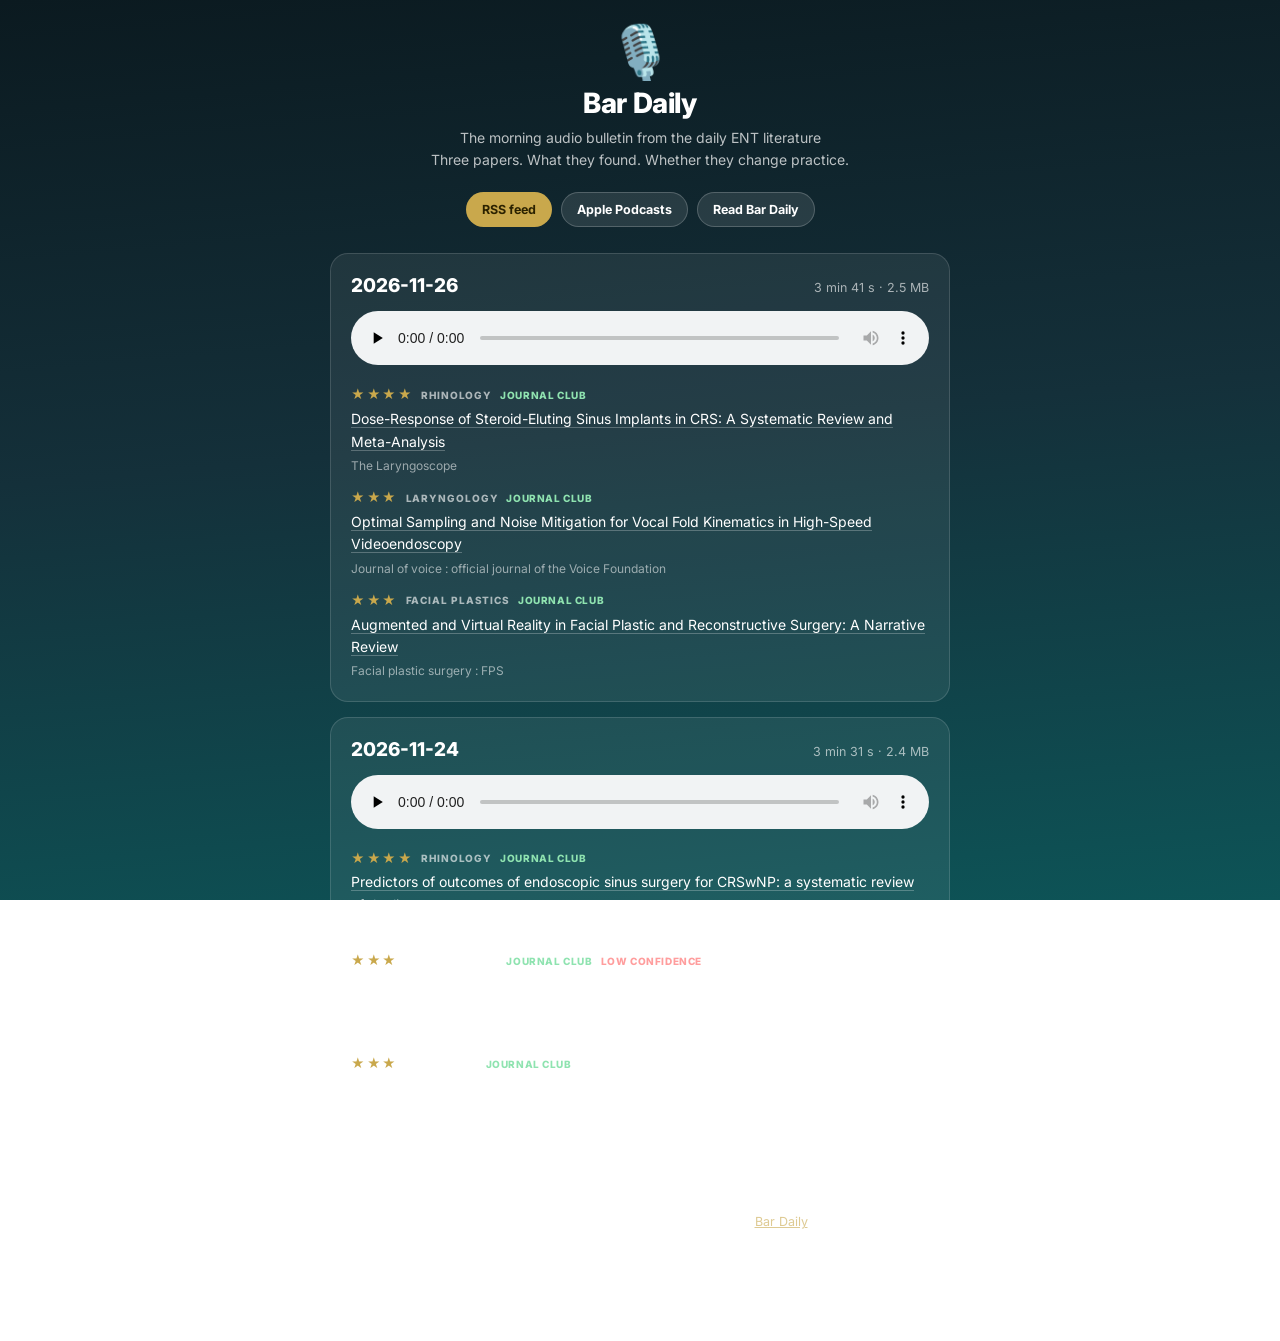
==== radio/index.html @ 95d9a8be "feat(radio): Bar Daily audio bulletin — daily episode, player page and podcast RSS (zero LLM cost)" ====
<!DOCTYPE html>
<html lang="en">
<head>
<meta charset="utf-8">
<meta name="viewport" content="width=device-width, initial-scale=1">
<title>Bar Daily — ENT Morning Bulletin</title>
<meta name="description" content="A short daily audio bulletin on new otolaryngology literature: the three highest-rated papers of the day and whether they change practice.">
<link rel="alternate" type="application/rss+xml" title="Bar Daily podcast" href="feed.xml">
<link rel="icon" href="../icon-192.png">
<link href="https://fonts.googleapis.com/css2?family=Inter:wght@400;600;800&display=swap" rel="stylesheet">
<style>
  :root { --gold:#C9A84C; --teal:#0D7377; --ink:#0b1a20; }
  * { box-sizing:border-box; margin:0; padding:0; -webkit-tap-highlight-color:transparent; }
  body { font-family:'Inter',-apple-system,BlinkMacSystemFont,'Segoe UI',sans-serif;
         background:linear-gradient(175deg,#0b1a20,#14303a 48%,#0d5457);
         background-attachment:fixed; color:#fff; min-height:100vh;
         padding:26px 16px 60px; }
  .wrap { max-width:620px; margin:0 auto; }

  .brand { text-align:center; margin-bottom:22px; }
  .logo { font-size:52px; line-height:1; }
  h1 { font-size:28px; font-weight:800; margin-top:8px; letter-spacing:-.4px; }
  .sub { font-size:14px; opacity:.72; margin-top:7px; line-height:1.55; }

  .subscribe { display:flex; gap:9px; justify-content:center;
               flex-wrap:wrap; margin:18px 0 26px; }
  .subscribe a { font-size:12.5px; font-weight:700; text-decoration:none;
                 padding:9px 15px; border-radius:999px; color:#fff;
                 background:rgba(255,255,255,.1);
                 border:1px solid rgba(255,255,255,.2); }
  .subscribe a.primary { background:var(--gold); color:#2b2200; border-color:transparent; }

  .ep { background:rgba(255,255,255,.07); border:1px solid rgba(255,255,255,.14);
        border-radius:18px; padding:20px; margin-bottom:15px; }
  .ep-head { display:flex; align-items:baseline; justify-content:space-between;
             gap:10px; flex-wrap:wrap; }
  .ep-date { font-size:19px; font-weight:800; }
  .ep-len { font-size:12.5px; opacity:.62; }
  audio { width:100%; margin-top:14px; }
  .papers { margin-top:15px; display:flex; flex-direction:column; gap:12px; }
  .paper { font-size:14px; line-height:1.6; }
  .ptop { display:flex; align-items:center; gap:8px; flex-wrap:wrap;
          margin-bottom:3px; }
  .stars { color:var(--gold); font-weight:800; letter-spacing:1.5px; font-size:13px; }
  .tag { font-size:10px; font-weight:800; letter-spacing:.09em;
         text-transform:uppercase; opacity:.62; }
  .jc { font-size:10px; font-weight:800; letter-spacing:.06em;
        text-transform:uppercase; color:#8FE3B0; }
  .low { font-size:10px; font-weight:800; letter-spacing:.06em;
         text-transform:uppercase; color:#FF9D9D; }
  .paper a { color:#fff; text-decoration:none; border-bottom:1px solid rgba(255,255,255,.25); }
  .jr { font-size:12px; opacity:.55; margin-top:3px; }

  .empty { text-align:center; padding:44px 20px; opacity:.6; font-size:14px; }
  .note { font-size:12.5px; line-height:1.9; opacity:.6; margin-top:26px;
          text-align:center; border-top:1px solid rgba(255,255,255,.12);
          padding-top:18px; }
  a.lnk { color:var(--gold); }
</style>
</head>
<body>
<div class="wrap">

  <div class="brand">
    <div class="logo">🎙️</div>
    <h1>Bar Daily</h1>
    <div class="sub">The morning audio bulletin from the daily ENT literature<br>
      Three papers. What they found. Whether they change practice.</div>
  </div>

  <div class="subscribe">
    <a class="primary" href="feed.xml">RSS feed</a>
    <a href="https://podcasts.apple.com/podcast/id?mt=2" onclick="return copyFeed(event)">Apple Podcasts</a>
    <a href="../">Read Bar Daily</a>
  </div>

  <div id="list"><div class="empty">Loading episodes…</div></div>

  <div class="note">
    Episodes are <b>generated automatically</b> with synthetic voices from the
    <a class="lnk" href="../">Bar Daily</a> literature review.
    They are not medical advice and not a personal opinion.<br>
    An initiative by Dr. Mohammad Al-Bar
  </div>

</div>

<script>
function copyFeed(e){
  e.preventDefault();
  const url = new URL('feed.xml', location.href).href;
  navigator.clipboard?.writeText(url);
  alert('Feed URL copied:\n' + url + '\n\nIn Apple Podcasts: Library → Add a Show by URL, then paste.');
  return false;
}
const esc = s => String(s==null?'':s).replace(/[&<>"]/g, c => ({'&':'&amp;','<':'&lt;','>':'&gt;','"':'&quot;'}[c]));
const mmss = s => Math.floor(s/60) + ' min ' + String(s%60).padStart(2,'0') + ' s';

fetch('episodes.json?v=' + Date.now())
  .then(r => r.ok ? r.json() : Promise.reject(r.status))
  .then(eps => {
    if (!eps.length) throw 'empty';
    document.getElementById('list').innerHTML = eps.map(e => `
      <div class="ep">
        <div class="ep-head">
          <div class="ep-date">${esc(e.date)}</div>
          <div class="ep-len">${mmss(e.seconds)} · ${(e.bytes/1048576).toFixed(1)} MB</div>
        </div>
        <audio controls preload="none" src="${esc(e.file)}"></audio>
        <div class="papers">
          ${(e.papers||[]).map(p => `
            <div class="paper">
              <div class="ptop">
                <span class="stars">${'★'.repeat(p.stars)}</span>
                <span class="tag">${esc(p.subspecialty)}</span>
                ${p.journal_club ? '<span class="jc">journal club</span>' : ''}
                ${p.confidence === '\u{1F534}' ? '<span class="low">low confidence</span>' : ''}
              </div>
              ${p.url ? `<a href="${esc(p.url)}" target="_blank" rel="noopener">${esc(p.title)}</a>`
                      : esc(p.title)}
              ${p.journal ? `<div class="jr">${esc(p.journal)}</div>` : ''}
            </div>`).join('')}
        </div>
      </div>`).join('');
  })
  .catch(() => {
    document.getElementById('list').innerHTML =
      '<div class="empty">No episodes yet. The first one appears after tomorrow\'s update.</div>';
  });
</script>
</body>
</html>
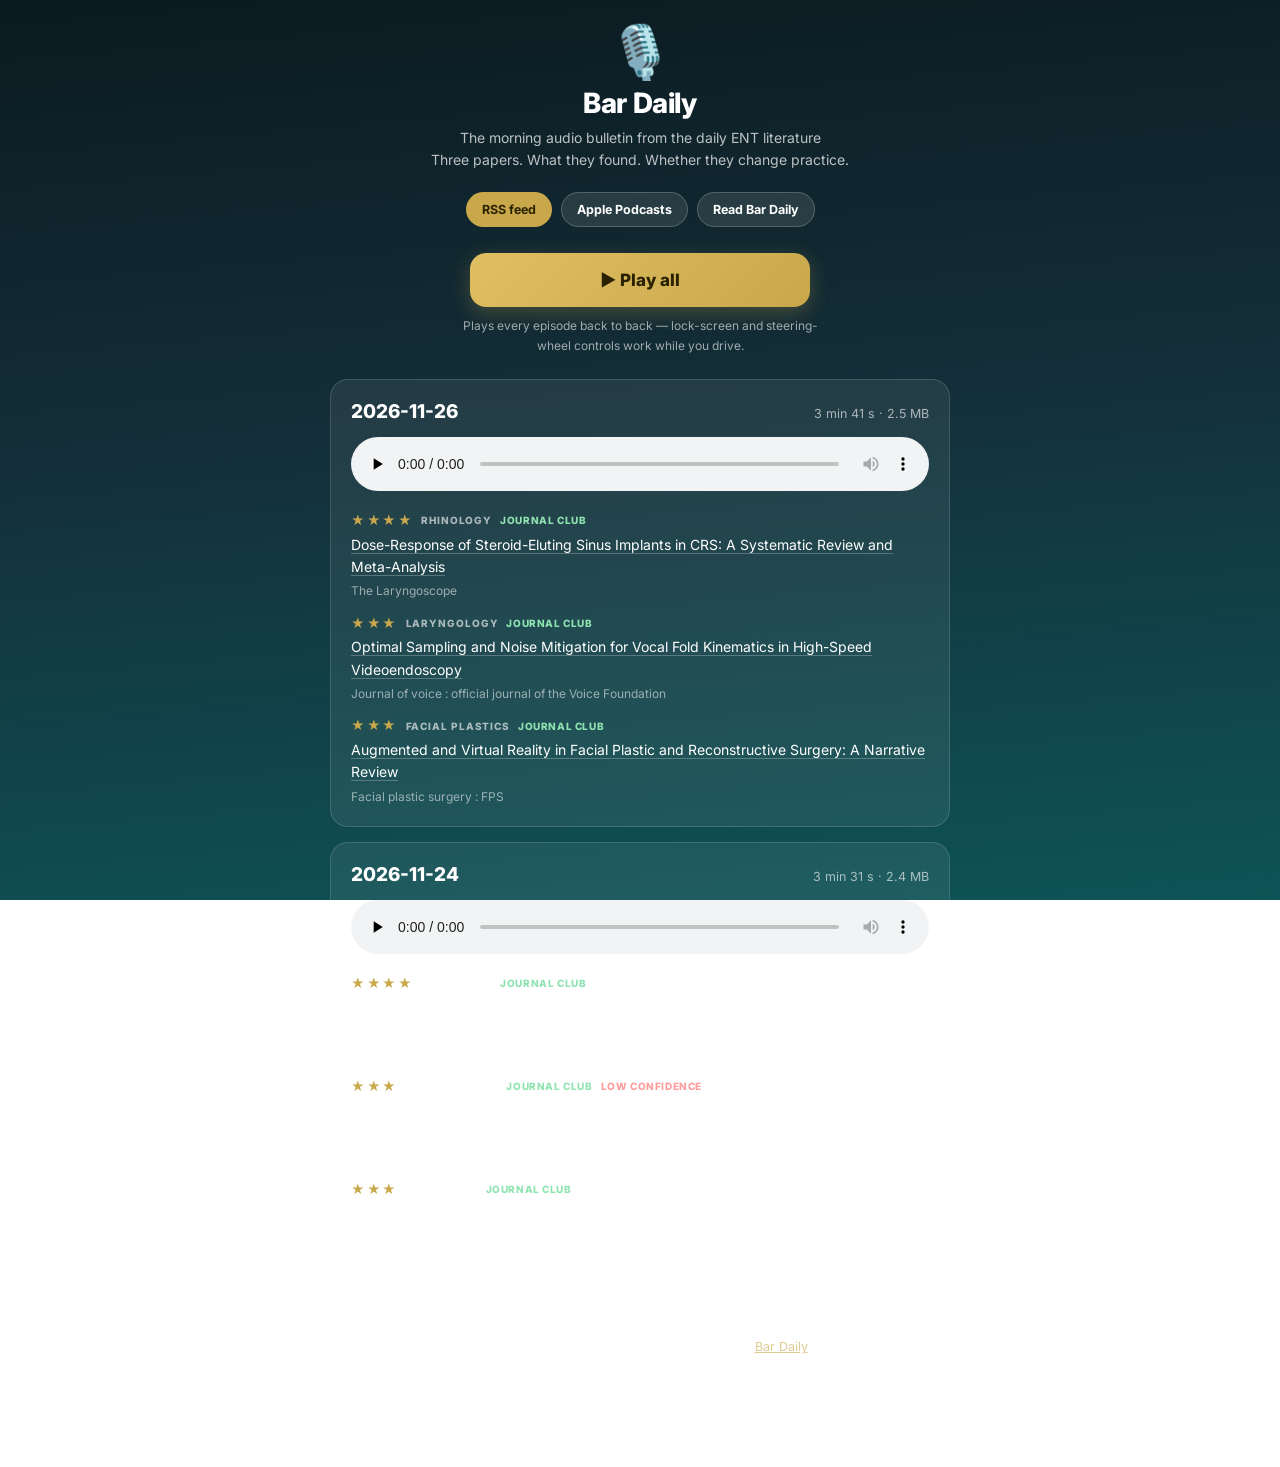
==== commit e8f3c18c: "feat(radio): driving mode — lock-screen controls, continuous play, play-all, 1500px podcast artwork" ====
--- a/radio/index.html
+++ b/radio/index.html
@@ -29,6 +29,17 @@
                  background:rgba(255,255,255,.1);
                  border:1px solid rgba(255,255,255,.2); }
   .subscribe a.primary { background:var(--gold); color:#2b2200; border-color:transparent; }
+
+  .drive { flex-direction:column; align-items:center; gap:9px;
+           margin:0 0 24px; }
+  #playall { width:100%; max-width:340px; padding:17px 20px;
+             border:none; border-radius:16px; cursor:pointer;
+             font-family:inherit; font-size:17px; font-weight:800;
+             color:#2b2200; background:linear-gradient(135deg,#E0BF62,#C9A84C);
+             box-shadow:0 6px 20px rgba(201,168,76,.28); }
+  #playall:active { transform:scale(.985); }
+  .drive-hint { font-size:12px; line-height:1.6; opacity:.6;
+                text-align:center; max-width:360px; }
 
   .ep { background:rgba(255,255,255,.07); border:1px solid rgba(255,255,255,.14);
         border-radius:18px; padding:20px; margin-bottom:15px; }
@@ -74,6 +85,12 @@
     <a href="../">Read Bar Daily</a>
   </div>
 
+  <div id="drive" class="drive" style="display:none">
+    <button id="playall" onclick="playAll()">▶︎ Play all</button>
+    <div class="drive-hint">Plays every episode back to back — lock-screen and
+      steering-wheel controls work while you drive.</div>
+  </div>
+
   <div id="list"><div class="empty">Loading episodes…</div></div>
 
   <div class="note">
@@ -86,6 +103,75 @@
 </div>
 
 <script>
+/* ── Driving mode ──────────────────────────────────────────────────────────
+   Three things make a web player usable in a car:
+     1. MediaSession  -> title/artwork and play-pause-skip on the lock screen,
+                         the steering-wheel buttons and the CarPlay/Android Auto
+                         dashboard.
+     2. Continuous play -> when one episode ends the next one starts, so the
+                           driver never has to touch the phone.
+     3. One big Play-all button -> a single target instead of per-episode taps.
+   None of this needs an app; it is the standard browser media API.          */
+let EPS = [];
+let cur = -1;
+
+function audios(){ return [...document.querySelectorAll('audio')]; }
+
+function describe(i){
+  const e = EPS[i]; if (!e) return;
+  if (!('mediaSession' in navigator)) return;
+  navigator.mediaSession.metadata = new MediaMetadata({
+    title: 'Bar Daily — ' + e.date,
+    artist: 'ENT morning bulletin',
+    album: 'Bar Daily',
+    artwork: [
+      { src: new URL('cover-1500.png', location.href).href, sizes: '1500x1500', type: 'image/png' }
+    ]
+  });
+  navigator.mediaSession.setActionHandler('play',  () => play(i));
+  navigator.mediaSession.setActionHandler('pause', () => audios()[i]?.pause());
+  navigator.mediaSession.setActionHandler('nexttrack',     () => play(i + 1));
+  navigator.mediaSession.setActionHandler('previoustrack', () => play(i - 1));
+  navigator.mediaSession.setActionHandler('seekforward',  () => skip(i,  30));
+  navigator.mediaSession.setActionHandler('seekbackward', () => skip(i, -15));
+}
+
+function skip(i, by){
+  const a = audios()[i]; if (!a) return;
+  a.currentTime = Math.max(0, Math.min(a.duration || 0, a.currentTime + by));
+}
+
+function play(i){
+  if (i < 0 || i >= EPS.length) return;
+  const list = audios();
+  list.forEach((a, n) => { if (n !== i) { a.pause(); } });
+  cur = i;
+  describe(i);
+  list[i].play().catch(() => {});
+  document.getElementById('playall').textContent = '⏸ Pause';
+}
+
+function playAll(){
+  const list = audios();
+  if (cur >= 0 && list[cur] && !list[cur].paused) {
+    list[cur].pause();
+    document.getElementById('playall').textContent = '▶︎ Play all';
+  } else {
+    play(cur >= 0 ? cur : 0);
+  }
+}
+
+function wireAudio(){
+  audios().forEach((a, i) => {
+    a.addEventListener('play',  () => { cur = i; describe(i);
+      document.getElementById('playall').textContent = '⏸ Pause'; });
+    a.addEventListener('pause', () => {
+      if (cur === i) document.getElementById('playall').textContent = '▶︎ Play all'; });
+    // continuous play: roll straight into the next (older) episode
+    a.addEventListener('ended', () => { if (i + 1 < audios().length) play(i + 1); });
+  });
+}
+
 function copyFeed(e){
   e.preventDefault();
   const url = new URL('feed.xml', location.href).href;
@@ -100,6 +186,8 @@
   .then(r => r.ok ? r.json() : Promise.reject(r.status))
   .then(eps => {
     if (!eps.length) throw 'empty';
+    EPS = eps;
+    document.getElementById('drive').style.display = 'flex';
     document.getElementById('list').innerHTML = eps.map(e => `
       <div class="ep">
         <div class="ep-head">
@@ -122,6 +210,7 @@
             </div>`).join('')}
         </div>
       </div>`).join('');
+    wireAudio();
   })
   .catch(() => {
     document.getElementById('list').innerHTML =
